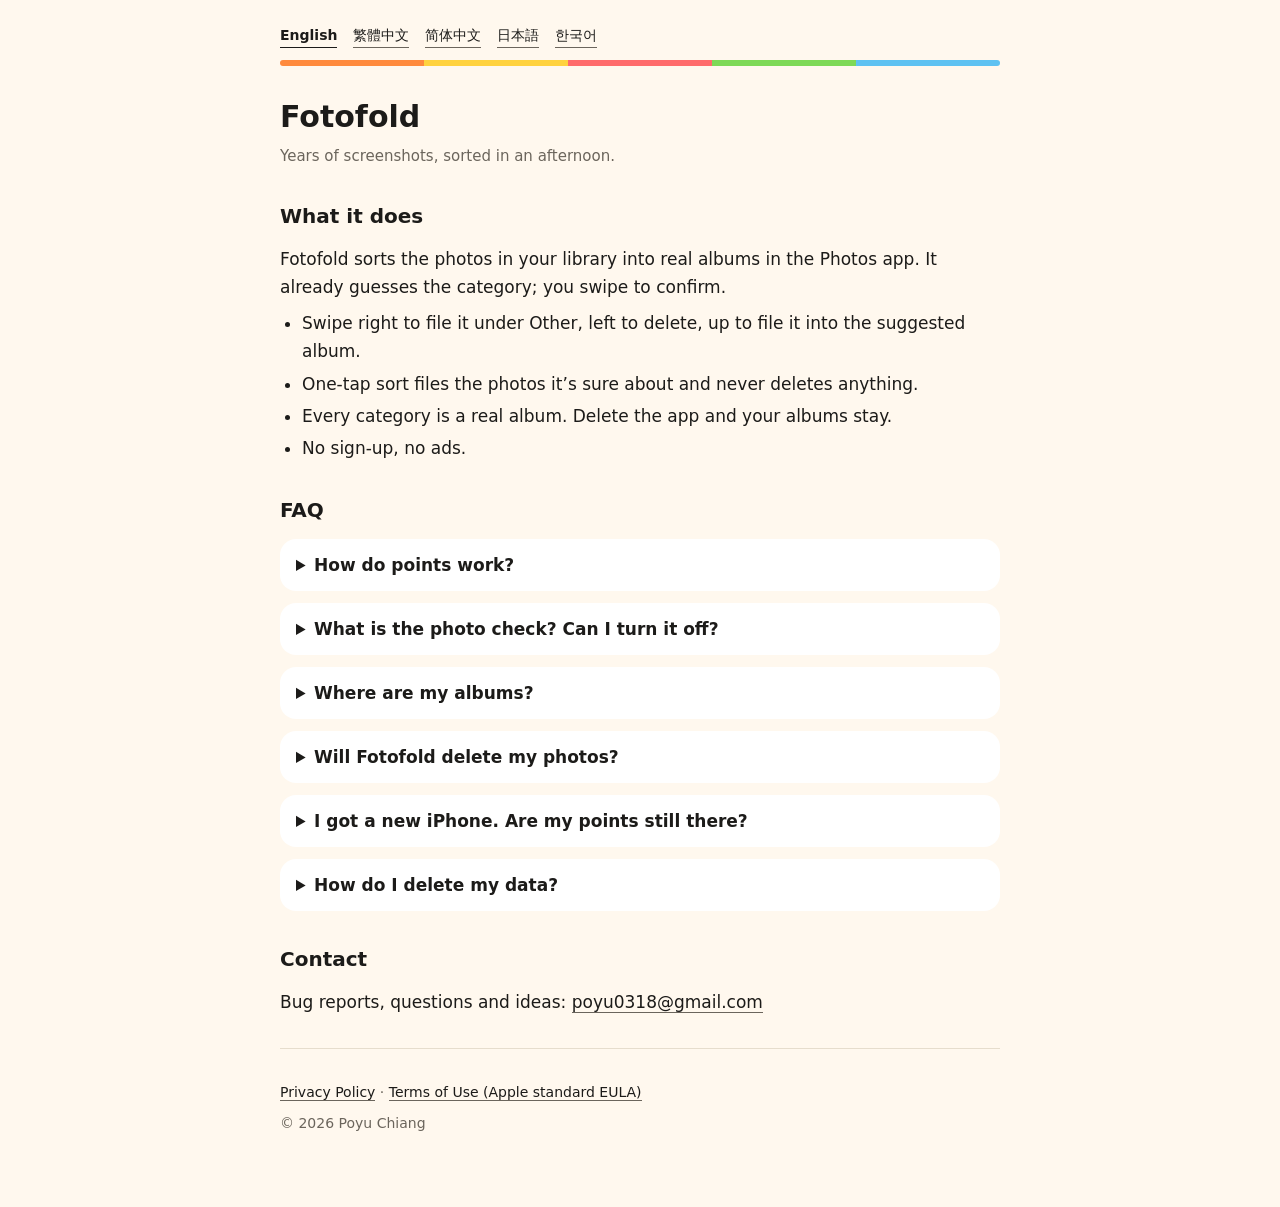
==== index.html @ 93353a10 "Add files via upload" ====
<!doctype html>
<html lang="en">
<head>
<meta charset="utf-8">
<meta name="viewport" content="width=device-width, initial-scale=1">
<meta name="color-scheme" content="light dark">
<title>Fotofold — Support</title>
<link rel="alternate" hreflang="en" href="index.html">
<link rel="alternate" hreflang="zh-Hant" href="index-zh-Hant.html">
<link rel="alternate" hreflang="zh-Hans" href="index-zh-Hans.html">
<link rel="alternate" hreflang="ja" href="index-ja.html">
<link rel="alternate" hreflang="ko" href="index-ko.html">
<link rel="stylesheet" href="style.css">
</head>
<body>
<main>

<nav class="lang" aria-label="Language"><a href="index.html" hreflang="en" aria-current="page">English</a> <a href="index-zh-Hant.html" hreflang="zh-Hant">繁體中文</a> <a href="index-zh-Hans.html" hreflang="zh-Hans">简体中文</a> <a href="index-ja.html" hreflang="ja">日本語</a> <a href="index-ko.html" hreflang="ko">한국어</a></nav>
<div class="stripe" aria-hidden="true"><span style="background:var(--orange)"></span><span style="background:var(--yellow)"></span><span style="background:var(--coral)"></span><span style="background:var(--green)"></span><span style="background:var(--sky)"></span></div>
<header><h1>Fotofold</h1><p class="tagline">Years of screenshots, sorted in an afternoon.</p></header>
<section><h2>What it does</h2><p>Fotofold sorts the photos in your library into real albums in the Photos app. It already guesses the category; you swipe to confirm.</p><ul><li>Swipe right to file it under Other, left to delete, up to file it into the suggested album.</li><li>One-tap sort files the photos it’s sure about and never deletes anything.</li><li>Every category is a real album. Delete the app and your albums stay.</li><li>No sign-up, no ads.</li></ul></section>
<section><h2>FAQ</h2><details><summary>How do points work?</summary><p>Points are used only when a photo is filed into an album, by category: standard categories use 1 point per 10 photos, advanced ones (like Outfits, Makeup, Concerts) 1 point per 2 photos. Deleting photos is free; moving a photo out or to another album costs nothing extra; a photo filed into the same album counts only once. New users get 100 points. Point packs are one-time purchases, not subscriptions, and points never expire.</p></details><details><summary>What is the photo check? Can I turn it off?</summary><p>With your permission, reduced-size copies of some photos are sent to our server and analyzed by Anthropic’s AI service, Claude, to sort them. We don’t keep them; Anthropic doesn’t train on them and deletes them automatically, usually within 30 days. Turn it off anytime in Settings → Points; sorting with the default categories keeps working, but adding new categories needs your permission. See the Privacy Policy for details.</p></details><details><summary>Where are my albums?</summary><p>In the Photos app: Albums tab, near the bottom of the list.</p></details><details><summary>Will Fotofold delete my photos?</summary><p>Only photos you swipe left, and only after you confirm in the iOS dialog (once per round). They go to Recently Deleted and can be recovered for 30 days. One-tap sort never deletes.</p></details><details><summary>I got a new iPhone. Are my points still there?</summary><p>Points belong to an anonymous ID kept in iCloud Keychain. If iCloud Keychain is on with the same Apple Account, your points come with you. If they don’t, email us.</p></details><details><summary>How do I delete my data?</summary><p>Deleting the app removes its data from your iPhone; the albums stay in Photos. To delete your anonymous ID, points and records on our server, email us from Settings → Contact Us (the email includes your anonymous ID). We delete them within 30 days (remaining points are removed too).</p></details></section>
<section><h2>Contact</h2><p>Bug reports, questions and ideas: <a href="mailto:poyu0318@gmail.com">poyu0318@gmail.com</a></p></section>
<footer><p><a href="privacy.html">Privacy Policy</a> · <a href="https://www.apple.com/legal/internet-services/itunes/dev/stdeula/">Terms of Use (Apple standard EULA)</a></p><p>© 2026 Poyu Chiang</p></footer>
</main>
</body>
</html>
---- style.css ----
/* 照片分類 Fotofold 支援站。色值 = DESIGN.md §4 chrome token(bg / surface / ink / sub / hairline,light + dark);
   §2 原則 1:彩色只給分類,這裡只有語言列下面那條五色分類線。系統字,不載入外部字型或任何外部資源。 */
:root {
  --bg: #FFF8EE; --surface: #FFFFFF; --ink: #1C1B19; --sub: #6B655C; --hairline: #E6DDCD;
  --orange: #FF8A3D; --yellow: #FFD23F; --coral: #FF6B6B; --green: #7ED957; --sky: #5EC2F2;
  --space1: 4px; --space2: 8px; --space3: 12px; --space4: 16px; --space5: 24px; --space6: 32px;
  --radius: 16px;
}
@media (prefers-color-scheme: dark) {
  :root { --bg: #1B1917; --surface: #26231F; --ink: #F3EDE2; --sub: #A69E92; --hairline: #3A352E; }
}
* { box-sizing: border-box; }
body {
  margin: 0; background: var(--bg); color: var(--ink);
  font: 17px/1.65 -apple-system, BlinkMacSystemFont, system-ui, "PingFang TC", "PingFang SC",
        "Hiragino Sans", "Apple SD Gothic Neo", "Noto Sans CJK TC", "Helvetica Neue", sans-serif;
  -webkit-font-smoothing: antialiased; padding: var(--space5) var(--space4) 64px;
}
main { max-width: 720px; margin: 0 auto; }
nav.lang { display: flex; flex-wrap: wrap; gap: var(--space2) var(--space4); font-size: 14px; margin-bottom: var(--space3); }
nav.lang a[aria-current] { font-weight: 700; border-bottom-color: var(--ink); }
.stripe { display: flex; height: 6px; border-radius: 3px; overflow: hidden; margin-bottom: var(--space6); }
.stripe span { flex: 1; }
h1 { font-size: 30px; line-height: 1.25; font-weight: 800; margin: 0 0 var(--space2); }
h1 .en { color: var(--sub); font-weight: 500; font-size: 20px; }
.tagline, .effective { color: var(--sub); margin: 0; font-size: 15px; }
h2 { font-size: 20px; font-weight: 700; margin: var(--space6) 0 var(--space3); }
p { margin: var(--space2) 0; }
ul { padding-left: 22px; margin: var(--space2) 0; }
li { margin: var(--space1) 0; }
a { color: var(--ink); text-decoration: none; border-bottom: 1px solid var(--sub); }
a:hover, a:focus-visible { border-bottom-width: 2px; border-bottom-color: var(--ink); }
details, .consent { background: var(--surface); border-radius: var(--radius); margin: var(--space3) 0; padding: var(--space3) var(--space4); }
summary { cursor: pointer; font-weight: 600; }
details p { color: var(--sub); margin-bottom: 0; }
.consent .label { font-size: 13px; color: var(--sub); margin: 0 0 var(--space2); }
.consent .summary p { margin: 0 0 var(--space2); }
.consent dl { display: grid; grid-template-columns: max-content 1fr; gap: var(--space2) var(--space4); margin: var(--space3) 0 0; padding-top: var(--space3); border-top: 1px solid var(--hairline); }
.consent dt { color: var(--sub); font-weight: 600; }
.consent dd { margin: 0; }
footer { margin-top: var(--space6); padding-top: var(--space5); border-top: 1px solid var(--hairline); color: var(--sub); font-size: 14px; }
@media (max-width: 480px) {
  body { padding: var(--space4) var(--space3) 48px; }
  h1 { font-size: 26px; }
  .consent dl { grid-template-columns: 1fr; gap: 0 0; }
  .consent dd { margin-bottom: var(--space2); }
}
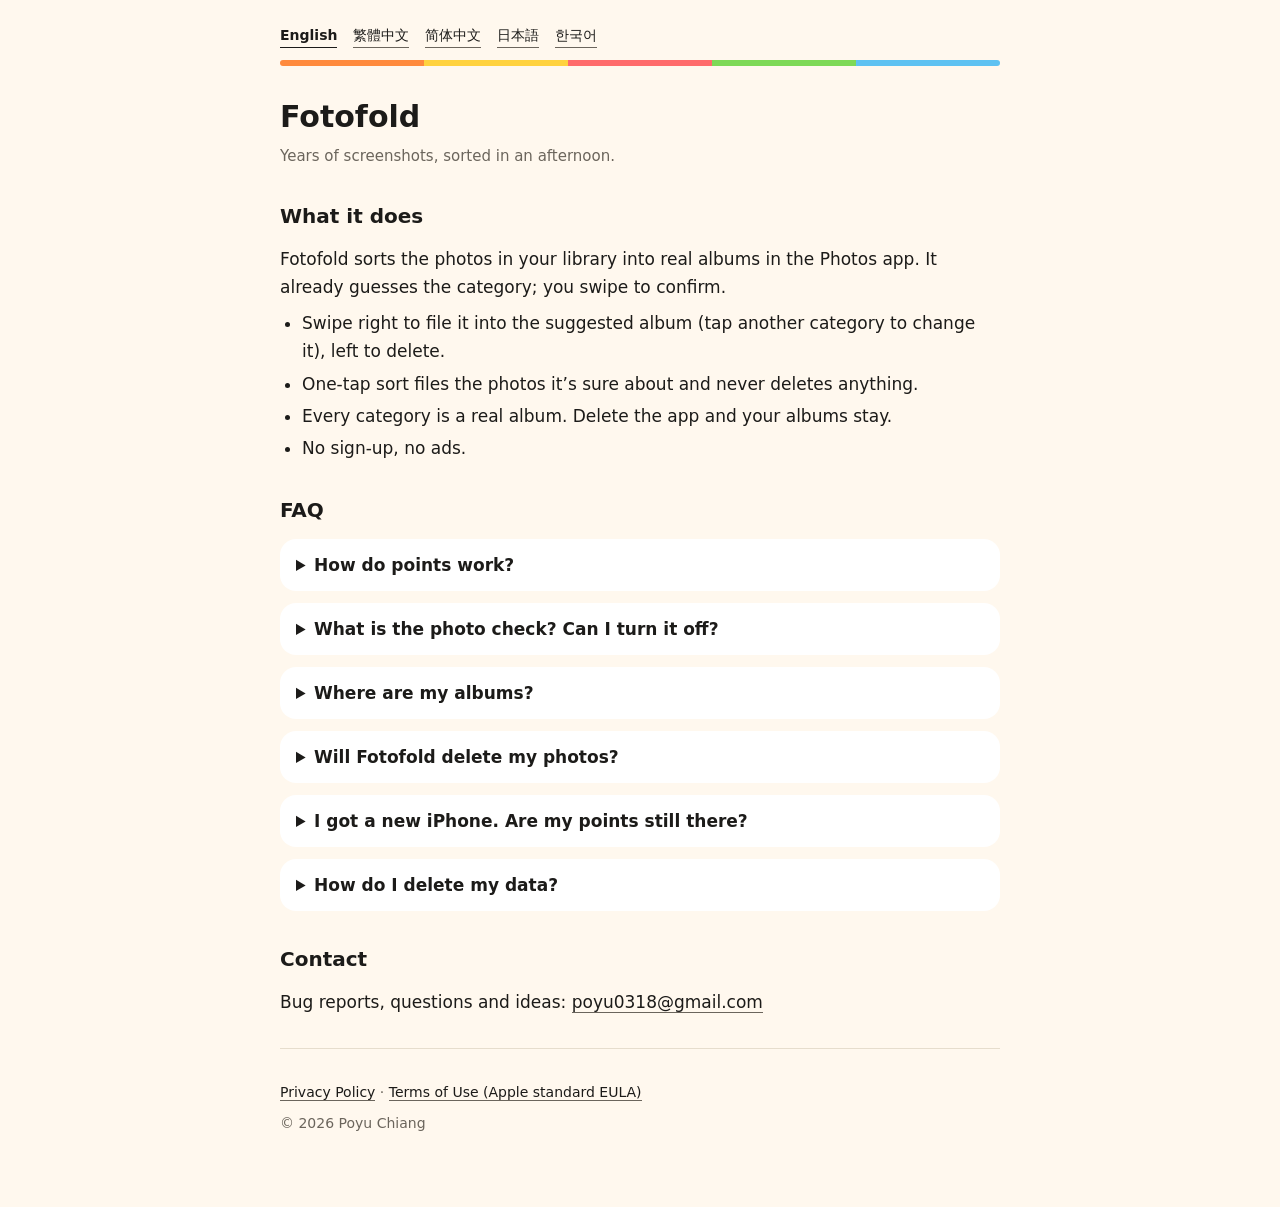
==== commit 744f95f5: "Add files via upload" ====
--- a/index.html
+++ b/index.html
@@ -18,8 +18,8 @@
 <nav class="lang" aria-label="Language"><a href="index.html" hreflang="en" aria-current="page">English</a> <a href="index-zh-Hant.html" hreflang="zh-Hant">繁體中文</a> <a href="index-zh-Hans.html" hreflang="zh-Hans">简体中文</a> <a href="index-ja.html" hreflang="ja">日本語</a> <a href="index-ko.html" hreflang="ko">한국어</a></nav>
 <div class="stripe" aria-hidden="true"><span style="background:var(--orange)"></span><span style="background:var(--yellow)"></span><span style="background:var(--coral)"></span><span style="background:var(--green)"></span><span style="background:var(--sky)"></span></div>
 <header><h1>Fotofold</h1><p class="tagline">Years of screenshots, sorted in an afternoon.</p></header>
-<section><h2>What it does</h2><p>Fotofold sorts the photos in your library into real albums in the Photos app. It already guesses the category; you swipe to confirm.</p><ul><li>Swipe right to file it under Other, left to delete, up to file it into the suggested album.</li><li>One-tap sort files the photos it’s sure about and never deletes anything.</li><li>Every category is a real album. Delete the app and your albums stay.</li><li>No sign-up, no ads.</li></ul></section>
-<section><h2>FAQ</h2><details><summary>How do points work?</summary><p>Points are used only when a photo is filed into an album, by category: standard categories use 1 point per 10 photos, advanced ones (like Outfits, Makeup, Concerts) 1 point per 2 photos. Deleting photos is free; moving a photo out or to another album costs nothing extra; a photo filed into the same album counts only once. New users get 100 points. Point packs are one-time purchases, not subscriptions, and points never expire.</p></details><details><summary>What is the photo check? Can I turn it off?</summary><p>With your permission, reduced-size copies of some photos are sent to our server and analyzed by Anthropic’s AI service, Claude, to sort them. We don’t keep them; Anthropic doesn’t train on them and deletes them automatically, usually within 30 days. Turn it off anytime in Settings → Points; sorting with the default categories keeps working, but adding new categories needs your permission. See the Privacy Policy for details.</p></details><details><summary>Where are my albums?</summary><p>In the Photos app: Albums tab, near the bottom of the list.</p></details><details><summary>Will Fotofold delete my photos?</summary><p>Only photos you swipe left, and only after you confirm in the iOS dialog (once per round). They go to Recently Deleted and can be recovered for 30 days. One-tap sort never deletes.</p></details><details><summary>I got a new iPhone. Are my points still there?</summary><p>Points belong to an anonymous ID kept in iCloud Keychain. If iCloud Keychain is on with the same Apple Account, your points come with you. If they don’t, email us.</p></details><details><summary>How do I delete my data?</summary><p>Deleting the app removes its data from your iPhone; the albums stay in Photos. To delete your anonymous ID, points and records on our server, email us from Settings → Contact Us (the email includes your anonymous ID). We delete them within 30 days (remaining points are removed too).</p></details></section>
+<section><h2>What it does</h2><p>Fotofold sorts the photos in your library into real albums in the Photos app. It already guesses the category; you swipe to confirm.</p><ul><li>Swipe right to file it into the suggested album (tap another category to change it), left to delete.</li><li>One-tap sort files the photos it’s sure about and never deletes anything.</li><li>Every category is a real album. Delete the app and your albums stay.</li><li>No sign-up, no ads.</li></ul></section>
+<section><h2>FAQ</h2><details><summary>How do points work?</summary><p>Swiping one by one is always free. One-tap sort charges before it starts, by how many photos it will sort: 1 point per 20 photos with standard categories only, 1 point per 8 photos when advanced ones (like Outfits, Makeup, Concerts) are included. You see the photo count and points before you start, and sorting the same photo again isn&#x27;t charged twice. Filing photos into albums and deleting them are free. New users get 100 points, enough for about 2,000 photos. Point packs (300, 1,000 and 2,000) are one-time purchases, not subscriptions, and points never expire.</p></details><details><summary>What is the photo check? Can I turn it off?</summary><p>With your permission, reduced-size copies of some photos are sent to our server and analyzed by Anthropic’s AI service, Claude, to sort them. We don’t keep them; Anthropic doesn’t train on them and deletes them automatically, usually within 30 days. Turn it off anytime in Settings → Points; sorting with the default categories keeps working, but adding new categories needs your permission. See the Privacy Policy for details.</p></details><details><summary>Where are my albums?</summary><p>In the Photos app: Albums tab, near the bottom of the list.</p></details><details><summary>Will Fotofold delete my photos?</summary><p>Only photos you swipe left, and only after you confirm in the iOS dialog (once per round). They go to Recently Deleted and can be recovered for 30 days. One-tap sort never deletes.</p></details><details><summary>I got a new iPhone. Are my points still there?</summary><p>Points belong to an anonymous ID kept in iCloud Keychain. If iCloud Keychain is on with the same Apple Account, your points come with you. If they don’t, email us.</p></details><details><summary>How do I delete my data?</summary><p>Deleting the app removes its data from your iPhone; the albums stay in Photos. To delete your anonymous ID, points and records on our server, email us from Settings → Contact Us (the email includes your anonymous ID). We delete them within 30 days (remaining points are removed too).</p></details></section>
 <section><h2>Contact</h2><p>Bug reports, questions and ideas: <a href="mailto:poyu0318@gmail.com">poyu0318@gmail.com</a></p></section>
 <footer><p><a href="privacy.html">Privacy Policy</a> · <a href="https://www.apple.com/legal/internet-services/itunes/dev/stdeula/">Terms of Use (Apple standard EULA)</a></p><p>© 2026 Poyu Chiang</p></footer>
 </main>
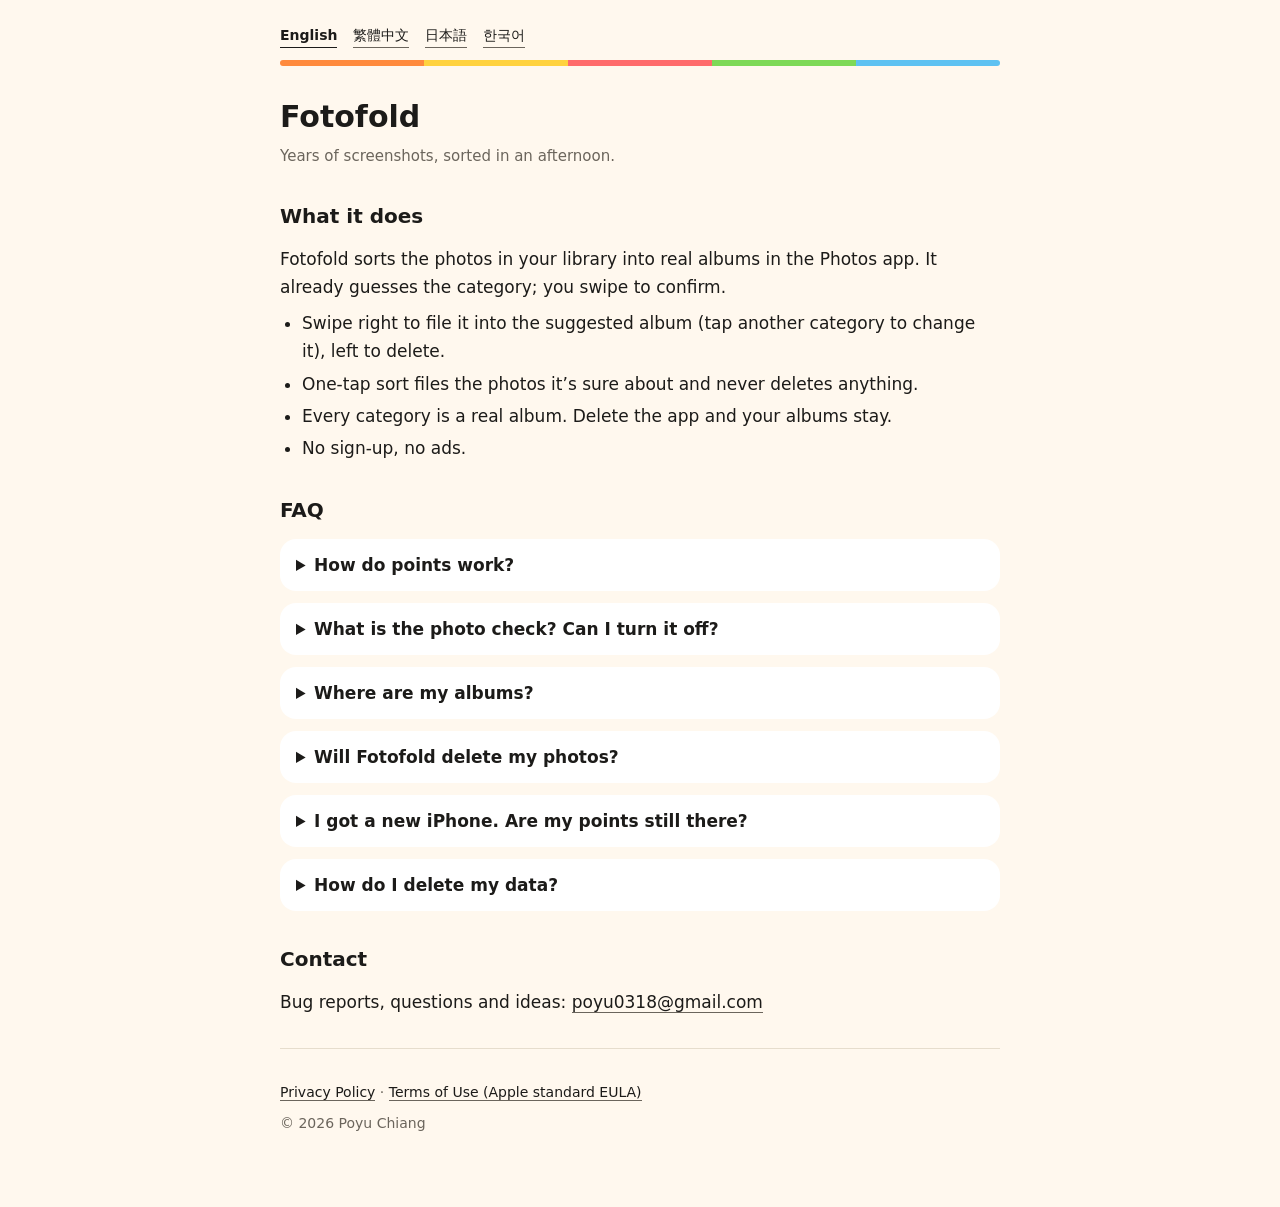
==== commit 70c8d449: "更新支援站：FAQ 點數段改 v3（10 張 1 點）、隱私權政策 §6 更新、拿掉簡體中文（導向英文）" ====
--- a/index.html
+++ b/index.html
@@ -7,7 +7,6 @@
 <title>Fotofold — Support</title>
 <link rel="alternate" hreflang="en" href="index.html">
 <link rel="alternate" hreflang="zh-Hant" href="index-zh-Hant.html">
-<link rel="alternate" hreflang="zh-Hans" href="index-zh-Hans.html">
 <link rel="alternate" hreflang="ja" href="index-ja.html">
 <link rel="alternate" hreflang="ko" href="index-ko.html">
 <link rel="stylesheet" href="style.css">
@@ -15,11 +14,11 @@
 <body>
 <main>
 
-<nav class="lang" aria-label="Language"><a href="index.html" hreflang="en" aria-current="page">English</a> <a href="index-zh-Hant.html" hreflang="zh-Hant">繁體中文</a> <a href="index-zh-Hans.html" hreflang="zh-Hans">简体中文</a> <a href="index-ja.html" hreflang="ja">日本語</a> <a href="index-ko.html" hreflang="ko">한국어</a></nav>
+<nav class="lang" aria-label="Language"><a href="index.html" hreflang="en" aria-current="page">English</a> <a href="index-zh-Hant.html" hreflang="zh-Hant">繁體中文</a> <a href="index-ja.html" hreflang="ja">日本語</a> <a href="index-ko.html" hreflang="ko">한국어</a></nav>
 <div class="stripe" aria-hidden="true"><span style="background:var(--orange)"></span><span style="background:var(--yellow)"></span><span style="background:var(--coral)"></span><span style="background:var(--green)"></span><span style="background:var(--sky)"></span></div>
 <header><h1>Fotofold</h1><p class="tagline">Years of screenshots, sorted in an afternoon.</p></header>
 <section><h2>What it does</h2><p>Fotofold sorts the photos in your library into real albums in the Photos app. It already guesses the category; you swipe to confirm.</p><ul><li>Swipe right to file it into the suggested album (tap another category to change it), left to delete.</li><li>One-tap sort files the photos it’s sure about and never deletes anything.</li><li>Every category is a real album. Delete the app and your albums stay.</li><li>No sign-up, no ads.</li></ul></section>
-<section><h2>FAQ</h2><details><summary>How do points work?</summary><p>Swiping one by one is always free. One-tap sort charges before it starts, by how many photos it will sort: 1 point per 20 photos with standard categories only, 1 point per 8 photos when advanced ones (like Outfits, Makeup, Concerts) are included. You see the photo count and points before you start, and sorting the same photo again isn&#x27;t charged twice. Filing photos into albums and deleting them are free. New users get 100 points, enough for about 2,000 photos. Point packs (300, 1,000 and 2,000) are one-time purchases, not subscriptions, and points never expire.</p></details><details><summary>What is the photo check? Can I turn it off?</summary><p>With your permission, reduced-size copies of some photos are sent to our server and analyzed by Anthropic’s AI service, Claude, to sort them. We don’t keep them; Anthropic doesn’t train on them and deletes them automatically, usually within 30 days. Turn it off anytime in Settings → Points; sorting with the default categories keeps working, but adding new categories needs your permission. See the Privacy Policy for details.</p></details><details><summary>Where are my albums?</summary><p>In the Photos app: Albums tab, near the bottom of the list.</p></details><details><summary>Will Fotofold delete my photos?</summary><p>Only photos you swipe left, and only after you confirm in the iOS dialog (once per round). They go to Recently Deleted and can be recovered for 30 days. One-tap sort never deletes.</p></details><details><summary>I got a new iPhone. Are my points still there?</summary><p>Points belong to an anonymous ID kept in iCloud Keychain. If iCloud Keychain is on with the same Apple Account, your points come with you. If they don’t, email us.</p></details><details><summary>How do I delete my data?</summary><p>Deleting the app removes its data from your iPhone; the albums stay in Photos. To delete your anonymous ID, points and records on our server, email us from Settings → Contact Us (the email includes your anonymous ID). We delete them within 30 days (remaining points are removed too).</p></details></section>
+<section><h2>FAQ</h2><details><summary>How do points work?</summary><p>Swiping one by one is always free. One-tap sort charges before it starts, by how many photos it will sort: 1 point per 10 photos. You see the photo count and points before you start, and sorting the same photo again isn&#x27;t charged twice. Filing photos into albums and deleting them are free. New users get 100 points, enough for about 1,000 photos. Point packs (300, 1,000 and 2,000) are one-time purchases, not subscriptions, and points never expire.</p></details><details><summary>What is the photo check? Can I turn it off?</summary><p>With your permission, reduced-size copies of some photos are sent to our server and analyzed by Anthropic’s AI service, Claude, to sort them. We don’t keep them; Anthropic doesn’t train on them and deletes them automatically, usually within 30 days. Turn it off anytime in Settings → Points; sorting with the default categories keeps working, but adding new categories needs your permission. See the Privacy Policy for details.</p></details><details><summary>Where are my albums?</summary><p>In the Photos app: Albums tab, near the bottom of the list.</p></details><details><summary>Will Fotofold delete my photos?</summary><p>Only photos you swipe left, and only after you confirm in the iOS dialog (once per round). They go to Recently Deleted and can be recovered for 30 days. One-tap sort never deletes.</p></details><details><summary>I got a new iPhone. Are my points still there?</summary><p>Points belong to an anonymous ID kept in iCloud Keychain. If iCloud Keychain is on with the same Apple Account, your points come with you. If they don’t, email us.</p></details><details><summary>How do I delete my data?</summary><p>Deleting the app removes its data from your iPhone; the albums stay in Photos. To delete your anonymous ID, points and records on our server, email us from Settings → Contact Us (the email includes your anonymous ID). We delete them within 30 days (remaining points are removed too).</p></details></section>
 <section><h2>Contact</h2><p>Bug reports, questions and ideas: <a href="mailto:poyu0318@gmail.com">poyu0318@gmail.com</a></p></section>
 <footer><p><a href="privacy.html">Privacy Policy</a> · <a href="https://www.apple.com/legal/internet-services/itunes/dev/stdeula/">Terms of Use (Apple standard EULA)</a></p><p>© 2026 Poyu Chiang</p></footer>
 </main>
